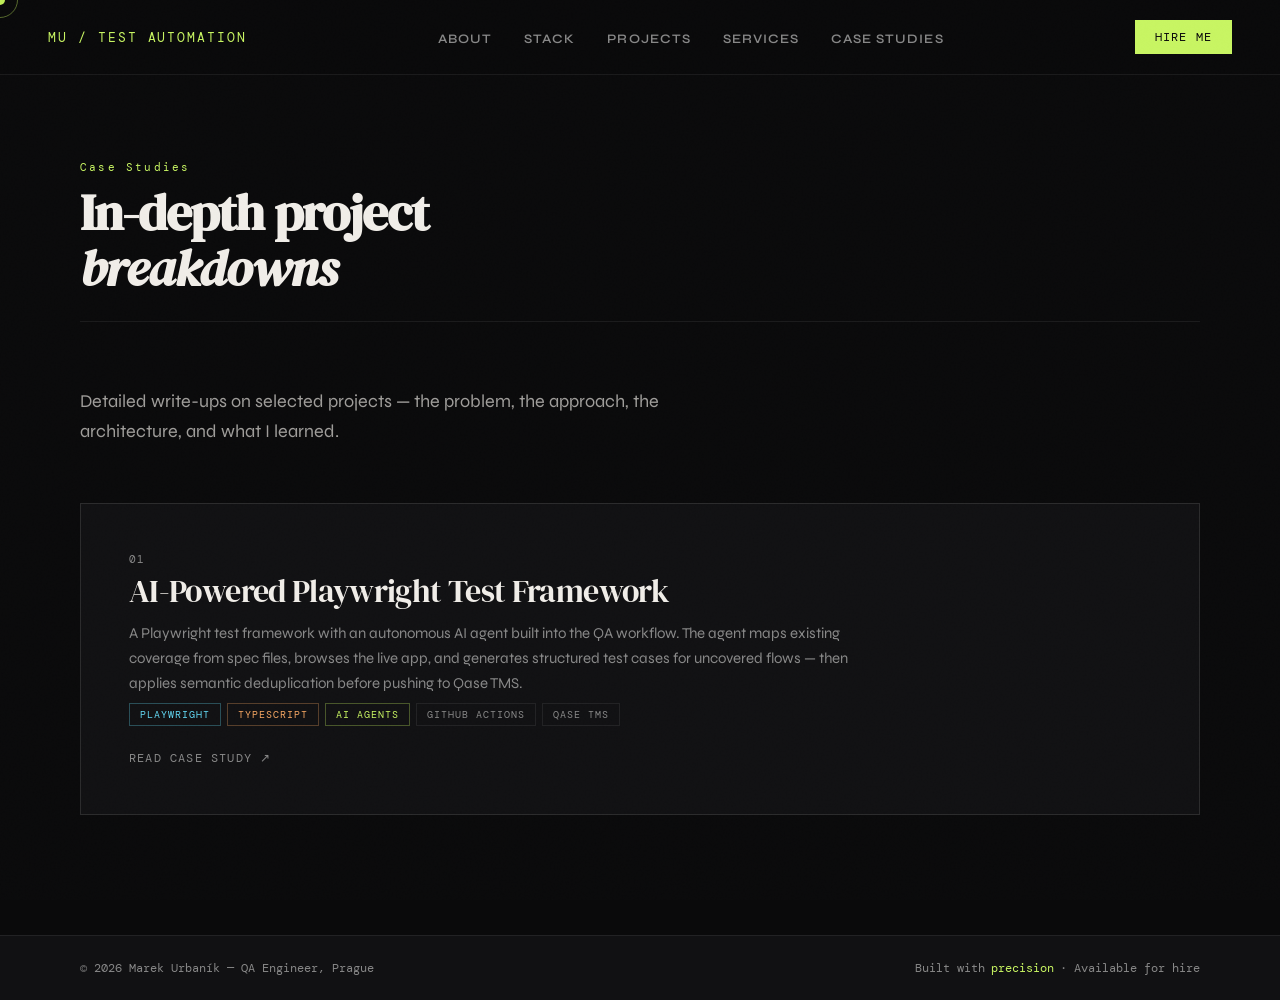
==== case-studies/index.html @ 535059b8 "AI playwright added" ====
<!DOCTYPE html>
<html lang="en">
<head>
<meta charset="UTF-8"/>
<meta name="viewport" content="width=device-width, initial-scale=1.0"/>
<title>Case Studies — Marek Urbaník</title>
<link rel="preconnect" href="https://fonts.googleapis.com"/>
<link href="https://fonts.googleapis.com/css2?family=DM+Serif+Display:ital@0;1&family=DM+Mono:wght@300;400;500&family=Syne:wght@400;600;700;800&display=swap" rel="stylesheet"/>
<link rel="stylesheet" href="../styles.css"/>
</head>
<body>

<div class="cursor" id="cursor"></div>
<div class="cursor-ring" id="cursorRing"></div>

<nav>
  <a class="nav-logo" href="../">MU / Test Automation</a>
  <ul class="nav-links">
    <li><a href="../#about">About</a></li>
    <li><a href="../#stack">Stack</a></li>
    <li><a href="../#projects">Projects</a></li>
    <li><a href="../#services">Services</a></li>
    <li><a href="">Case Studies</a></li>
  </ul>
  <a class="nav-cta" href="../#contact">Hire me</a>
</nav>

<section class="cs-listing-section">
  <div class="section-header">
    <div>
      <div class="section-num">Case Studies</div>
      <h1 class="section-title">In-depth project<br/><em>breakdowns</em></h1>
    </div>
  </div>

  <p class="cs-intro">
    Detailed write-ups on selected projects — the problem, the approach, the architecture, and what I learned.
  </p>

  <div class="cs-cards">
    <a class="cs-card" href="ai-playwright">
      <div class="cs-card-inner">
        <div>
          <div class="cs-card-num">01</div>
          <div class="cs-card-title">AI-Powered Playwright Test Framework</div>
          <div class="cs-card-desc">
            A Playwright test framework with an autonomous AI agent built into the QA workflow. The agent maps existing coverage from spec files, browses the live app, and generates structured test cases for uncovered flows — then applies semantic deduplication before pushing to Qase TMS.
          </div>
          <div class="project-tags">
            <span class="tag blue">Playwright</span>
            <span class="tag orange">TypeScript</span>
            <span class="tag accent">AI Agents</span>
            <span class="tag">GitHub Actions</span>
            <span class="tag">Qase TMS</span>
          </div>
        </div>
        <div class="cs-card-cta">Read case study ↗</div>
      </div>
    </a>
  </div>
</section>

<footer>
  <div class="footer-left">© 2026 Marek Urbaník — QA Engineer, Prague</div>
  <div class="footer-right">Built with <span>precision</span> · Available for hire</div>
</footer>

<script src="../main.js"></script>
</body>
</html>
---- styles.css ----
:root {
  --bg: #0a0a0b;
  --surface: #111113;
  --surface2: #18181b;
  --border: rgba(255,255,255,0.07);
  --text: #f0ede8;
  --muted: #888;
  --accent: #c8f562;
  --accent2: #62d9f5;
  --accent3: #f5a662;
  --red: #ff5e5e;
}

*, *::before, *::after { box-sizing: border-box; margin: 0; padding: 0; }

html { scroll-behavior: smooth; }

body {
  background: var(--bg);
  color: var(--text);
  font-family: 'Syne', sans-serif;
  overflow-x: hidden;
  cursor: none;
}

/* Custom cursor */
.cursor {
  width: 10px; height: 10px;
  background: var(--accent);
  border-radius: 50%;
  position: fixed;
  pointer-events: none;
  z-index: 9999;
  transform: translate(-50%, -50%);
  transition: transform 0.1s, width 0.2s, height 0.2s, background 0.2s;
  mix-blend-mode: difference;
}
.cursor-ring {
  width: 36px; height: 36px;
  border: 1px solid rgba(200,245,98,0.4);
  border-radius: 50%;
  position: fixed;
  pointer-events: none;
  z-index: 9998;
  transform: translate(-50%, -50%);
  transition: transform 0.12s ease, width 0.25s, height 0.25s;
}

/* Grain overlay */
body::before {
  content: '';
  position: fixed; inset: 0;
  background-image: url("data:image/svg+xml,%3Csvg viewBox='0 0 512 512' xmlns='http://www.w3.org/2000/svg'%3E%3Cfilter id='noise'%3E%3CfeTurbulence type='fractalNoise' baseFrequency='0.9' numOctaves='4' stitchTiles='stitch'/%3E%3C/filter%3E%3Crect width='100%25' height='100%25' filter='url(%23noise)' opacity='0.04'/%3E%3C/svg%3E");
  pointer-events: none;
  z-index: 9997;
  opacity: 0.4;
}

/* NAV */
nav {
  position: fixed; top: 0; left: 0; right: 0;
  z-index: 100;
  padding: 20px 48px;
  display: flex; align-items: center; justify-content: space-between;
  border-bottom: 1px solid var(--border);
  background: rgba(10,10,11,0.85);
  backdrop-filter: blur(20px);
}
.nav-logo {
  font-family: 'DM Mono', monospace;
  font-size: 13px;
  color: var(--accent);
  letter-spacing: 0.15em;
  text-transform: uppercase;
}
.nav-links { display: flex; gap: 32px; list-style: none; }
.nav-links a {
  color: var(--muted);
  text-decoration: none;
  font-size: 13px;
  font-weight: 600;
  letter-spacing: 0.08em;
  text-transform: uppercase;
  transition: color 0.2s;
}
.nav-links a:hover { color: var(--text); }

.nav-cta {
  font-family: 'DM Mono', monospace;
  font-size: 12px;
  color: var(--bg);
  background: var(--accent);
  border: none;
  padding: 9px 20px;
  letter-spacing: 0.1em;
  text-transform: uppercase;
  cursor: none;
  text-decoration: none;
  transition: opacity 0.2s, transform 0.2s;
}
.nav-cta:hover { opacity: 0.85; transform: translateY(-1px); }

/* HERO */
.hero {
  min-height: auto;
  display: grid;
  grid-template-columns: 1fr 1fr;
  padding-top: 80px;
  position: relative;
  overflow: hidden;
}

.hero-left {
  display: flex; flex-direction: column; justify-content: center;
  padding: 80px 48px 80px 80px;
  position: relative;
  z-index: 2;
}

.hero-tag {
  display: inline-flex; align-items: center; gap: 8px;
  font-family: 'DM Mono', monospace;
  font-size: 11px;
  color: var(--accent);
  letter-spacing: 0.2em;
  text-transform: uppercase;
  margin-bottom: 28px;
}
.hero-tag::before {
  content: '';
  width: 20px; height: 1px;
  background: var(--accent);
}

.hero-name {
  font-family: 'DM Serif Display', serif;
  font-size: clamp(56px, 6vw, 88px);
  line-height: 1.0;
  letter-spacing: -0.02em;
  margin-bottom: 12px;
}
.hero-name em {
  font-style: italic;
  color: var(--accent);
}

.hero-title {
  font-family: 'DM Mono', monospace;
  font-size: 14px;
  color: var(--muted);
  letter-spacing: 0.12em;
  margin-bottom: 32px;
  text-transform: uppercase;
}

.hero-desc {
  font-size: 17px;
  line-height: 1.7;
  color: rgba(240,237,232,0.7);
  max-width: 440px;
  margin-bottom: 48px;
}

.hero-actions { display: flex; gap: 16px; flex-wrap: wrap; }

.btn-primary {
  font-family: 'DM Mono', monospace;
  font-size: 12px;
  letter-spacing: 0.12em;
  text-transform: uppercase;
  background: var(--accent);
  color: var(--bg);
  border: none;
  padding: 14px 28px;
  text-decoration: none;
  cursor: none;
  transition: transform 0.2s, box-shadow 0.2s;
}
.btn-primary:hover { transform: translateY(-2px); box-shadow: 0 8px 24px rgba(200,245,98,0.25); }

.btn-secondary {
  font-family: 'DM Mono', monospace;
  font-size: 12px;
  letter-spacing: 0.12em;
  text-transform: uppercase;
  background: transparent;
  color: var(--text);
  border: 1px solid var(--border);
  padding: 14px 28px;
  text-decoration: none;
  cursor: none;
  transition: border-color 0.2s, background 0.2s;
}
.btn-secondary:hover { border-color: rgba(255,255,255,0.3); background: rgba(255,255,255,0.04); }

.hero-right {
  position: relative;
  display: flex; align-items: center; justify-content: center;
  overflow: hidden;
}

.hero-photo-wrap {
  position: relative;
  width: 380px; height: 480px;
}
.hero-photo-frame {
  position: absolute; inset: 0;
  border: 1px solid var(--border);
  background: var(--surface);
  overflow: hidden;
}
.hero-photo-frame img {
  width: 100%; height: 100%;
  object-fit: cover;
  object-position: center top;
  filter: grayscale(20%) contrast(1.05);
  transition: transform 0.5s ease;
}
.hero-photo-frame:hover img { transform: scale(1.03); }

.hero-photo-accent {
  position: absolute;
  bottom: -16px; right: -16px;
  width: 100%; height: 100%;
  border: 1px solid var(--accent);
  opacity: 0.3;
  pointer-events: none;
}

.hero-stats {
  position: absolute; bottom: -40px; left: -48px;
  display: flex; flex-direction: column; gap: 2px;
  background: var(--surface2);
  border: 1px solid var(--border);
  padding: 20px 24px;
  min-width: 160px;
}
.hero-stats-num {
  font-family: 'DM Serif Display', serif;
  font-size: 36px;
  color: var(--accent);
  line-height: 1;
}
.hero-stats-label {
  font-family: 'DM Mono', monospace;
  font-size: 10px;
  color: var(--muted);
  letter-spacing: 0.1em;
  text-transform: uppercase;
}

/* Stack ticker */
.stack-ticker {
  grid-column: 1 / -1;
  border-top: 1px solid var(--border);
  border-bottom: 1px solid var(--border);
  padding: 10px 0;
  overflow: hidden;
  position: relative;
  background: var(--surface);
}
.ticker-track {
  display: flex;
  gap: 0;
  white-space: nowrap;
  animation: ticker 25s linear infinite;
}
.ticker-item {
  display: inline-flex; align-items: center; gap: 10px;
  padding: 0 40px;
  font-family: 'DM Mono', monospace;
  font-size: 12px;
  color: var(--muted);
  letter-spacing: 0.1em;
  text-transform: uppercase;
  border-right: 1px solid var(--border);
}
.ticker-dot {
  width: 5px; height: 5px; border-radius: 50%;
  background: var(--accent); flex-shrink: 0;
}
@keyframes ticker {
  0% { transform: translateX(0); }
  100% { transform: translateX(-50%); }
}

/* SECTION COMMON */
section { padding: 120px 80px; }

.section-header {
  display: flex; align-items: flex-end; justify-content: space-between;
  margin-bottom: 64px;
  padding-bottom: 24px;
  border-bottom: 1px solid var(--border);
}
.section-num {
  font-family: 'DM Mono', monospace;
  font-size: 11px;
  color: var(--accent);
  letter-spacing: 0.2em;
  margin-bottom: 10px;
}
.section-title {
  font-family: 'DM Serif Display', serif;
  font-size: clamp(36px, 4vw, 56px);
  line-height: 1.1;
  letter-spacing: -0.02em;
}
.section-link {
  font-family: 'DM Mono', monospace;
  font-size: 12px;
  color: var(--muted);
  text-decoration: none;
  letter-spacing: 0.1em;
  text-transform: uppercase;
  display: flex; align-items: center; gap: 8px;
  transition: color 0.2s;
  padding-bottom: 4px;
}
.section-link::after { content: '→'; }
.section-link:hover { color: var(--text); }

/* ABOUT */
.about-grid {
  display: grid;
  grid-template-columns: 1.2fr 1fr;
  gap: 80px;
  align-items: start;
}
.about-text p {
  font-size: 18px;
  line-height: 1.75;
  color: rgba(240,237,232,0.75);
  margin-bottom: 20px;
}
.about-text p strong { color: var(--text); font-weight: 700; }

.about-sidebar { display: flex; flex-direction: column; gap: 0; }
.about-fact {
  padding: 20px 0;
  border-bottom: 1px solid var(--border);
  display: flex; flex-direction: column; gap: 4px;
}
.about-fact:first-child { border-top: 1px solid var(--border); }
.about-fact-label {
  font-family: 'DM Mono', monospace;
  font-size: 10px;
  color: var(--muted);
  letter-spacing: 0.15em;
  text-transform: uppercase;
}
.about-fact-value {
  font-size: 15px;
  font-weight: 600;
  color: var(--text);
}
.about-fact-value a { color: var(--accent); text-decoration: none; }
.about-fact-value a:hover { text-decoration: underline; }

/* STACK */
.stack-section { background: var(--surface); }

.stack-grid {
  display: grid;
  grid-template-columns: repeat(4, 1fr);
  gap: 1px;
  background: var(--border);
  border: 1px solid var(--border);
}
.stack-card {
  background: var(--surface);
  padding: 32px 28px;
  display: flex; flex-direction: column; gap: 12px;
  transition: background 0.2s;
  position: relative;
  overflow: hidden;
}
.stack-card::after {
  content: '';
  position: absolute;
  bottom: 0; left: 0; right: 0;
  height: 2px;
  background: var(--accent);
  transform: scaleX(0);
  transform-origin: left;
  transition: transform 0.3s ease;
}
.stack-card:hover { background: var(--surface2); }
.stack-card:hover::after { transform: scaleX(1); }
.stack-card-icon {
  font-family: 'DM Mono', monospace;
  font-size: 22px;
  color: var(--accent);
  letter-spacing: -0.02em;
}
.stack-card-name {
  font-weight: 700;
  font-size: 16px;
}
.stack-card-desc {
  font-size: 13px;
  color: var(--muted);
  line-height: 1.5;
}
.stack-card-tag {
  display: inline-block;
  font-family: 'DM Mono', monospace;
  font-size: 10px;
  color: var(--accent);
  letter-spacing: 0.1em;
  text-transform: uppercase;
  margin-top: auto;
}

/* PROJECTS */
.projects-grid {
  display: grid;
  grid-template-columns: 1fr 1fr;
  gap: 2px;
  background: var(--border);
  border: 1px solid var(--border);
}
.project-card {
  background: var(--surface);
  padding: 40px;
  display: flex; flex-direction: column;
  gap: 20px;
  transition: background 0.2s;
  position: relative;
  overflow: hidden;
  text-decoration: none;
  color: inherit;
}
.project-card:hover { background: var(--surface2); }

.project-card-header {
  display: flex; align-items: flex-start; justify-content: space-between;
}
.project-num {
  font-family: 'DM Mono', monospace;
  font-size: 11px;
  color: var(--muted);
  letter-spacing: 0.1em;
}
.project-arrow {
  font-size: 20px;
  color: var(--muted);
  transition: transform 0.2s, color 0.2s;
}
.project-card:hover .project-arrow {
  transform: translate(3px, -3px);
  color: var(--accent);
}
.project-title {
  font-family: 'DM Serif Display', serif;
  font-size: 28px;
  line-height: 1.1;
  letter-spacing: -0.02em;
}
.project-desc {
  font-size: 14px;
  color: var(--muted);
  line-height: 1.6;
  flex: 1;
}
.project-tags {
  display: flex; flex-wrap: wrap; gap: 6px;
}
.tag {
  font-family: 'DM Mono', monospace;
  font-size: 10px;
  letter-spacing: 0.1em;
  text-transform: uppercase;
  padding: 4px 10px;
  border: 1px solid var(--border);
  color: var(--muted);
}
.tag.accent { border-color: rgba(200,245,98,0.3); color: var(--accent); }
.tag.blue { border-color: rgba(98,217,245,0.3); color: var(--accent2); }
.tag.orange { border-color: rgba(245,166,98,0.3); color: var(--accent3); }

/* SERVICES */
.services-section { background: var(--bg); }
.services-grid {
  display: grid;
  grid-template-columns: repeat(3, 1fr);
  gap: 24px;
}
.service-card {
  border: 1px solid var(--border);
  padding: 36px;
  display: flex; flex-direction: column; gap: 16px;
  transition: border-color 0.2s, transform 0.2s;
  position: relative;
}
.service-card:hover {
  border-color: rgba(200,245,98,0.3);
  transform: translateY(-4px);
}
.service-num {
  font-family: 'DM Mono', monospace;
  font-size: 11px;
  color: var(--accent);
  letter-spacing: 0.15em;
}
.service-icon {
  font-size: 28px;
  margin-bottom: 4px;
}
.service-name {
  font-family: 'DM Serif Display', serif;
  font-size: 22px;
  line-height: 1.2;
}
.service-desc {
  font-size: 14px;
  color: var(--muted);
  line-height: 1.65;
  flex: 1;
}
.service-bullets {
  list-style: none;
  display: flex; flex-direction: column; gap: 6px;
}
.service-bullets li {
  font-family: 'DM Mono', monospace;
  font-size: 11px;
  color: var(--muted);
  letter-spacing: 0.05em;
  display: flex; align-items: center; gap: 8px;
}
.service-bullets li::before {
  content: '—';
  color: var(--accent);
}

/* CONTACT */
.contact-section {
  background: var(--bg);
  padding: 120px 80px;
  text-align: center;
  position: relative;
  overflow: hidden;
}
.contact-section::before {
  content: '';
  position: absolute;
  top: 50%; left: 50%;
  transform: translate(-50%, -50%);
  width: 600px; height: 600px;
  background: radial-gradient(circle, rgba(200,245,98,0.04) 0%, transparent 70%);
  pointer-events: none;
}

.contact-eyebrow {
  font-family: 'DM Mono', monospace;
  font-size: 11px;
  color: var(--accent);
  letter-spacing: 0.2em;
  text-transform: uppercase;
  margin-bottom: 24px;
}
.contact-headline {
  font-family: 'DM Serif Display', serif;
  font-size: clamp(48px, 6vw, 80px);
  line-height: 1.05;
  letter-spacing: -0.02em;
  max-width: 700px;
  margin: 0 auto 16px;
}
.contact-headline em {
  font-style: italic;
  color: var(--accent);
}
.contact-sub {
  font-size: 16px;
  color: var(--muted);
  margin-bottom: 48px;
}
.contact-links {
  display: flex; align-items: center; justify-content: center;
  gap: 24px; flex-wrap: wrap;
}
.contact-item {
  display: flex; align-items: center; gap: 10px;
  font-family: 'DM Mono', monospace;
  font-size: 13px;
  color: var(--muted);
  text-decoration: none;
  transition: color 0.2s;
  padding: 12px 20px;
  border: 1px solid var(--border);
}
.contact-item:hover { color: var(--text); border-color: rgba(255,255,255,0.2); }

/* FOOTER */
footer {
  border-top: 1px solid var(--border);
  padding: 24px 80px;
  display: flex; align-items: center; justify-content: space-between;
  background: var(--surface);
}
.footer-left {
  font-family: 'DM Mono', monospace;
  font-size: 12px;
  color: var(--muted);
}
.footer-right {
  font-family: 'DM Mono', monospace;
  font-size: 12px;
  color: var(--muted);
  display: flex; align-items: center; gap: 6px;
}
.footer-right span { color: var(--accent); }

/* ANIMATIONS */
@keyframes fadeUp {
  from { opacity: 0; transform: translateY(30px); }
  to { opacity: 1; transform: translateY(0); }
}
.fade-up { animation: fadeUp 0.7s ease forwards; opacity: 0; }
.delay-1 { animation-delay: 0.1s; }
.delay-2 { animation-delay: 0.25s; }
.delay-3 { animation-delay: 0.4s; }
.delay-4 { animation-delay: 0.55s; }
.delay-5 { animation-delay: 0.7s; }

/* AVAILABILITY BADGE */
.availability {
  display: inline-flex; align-items: center; gap: 8px;
  font-family: 'DM Mono', monospace;
  font-size: 11px;
  color: var(--accent);
  letter-spacing: 0.1em;
  margin-bottom: 24px;
  padding: 6px 12px;
  border: 1px solid rgba(200,245,98,0.2);
  background: rgba(200,245,98,0.05);
}
.avail-dot {
  width: 6px; height: 6px; border-radius: 50%;
  background: var(--accent);
  animation: pulse 2s infinite;
}
@keyframes pulse {
  0%, 100% { opacity: 1; transform: scale(1); }
  50% { opacity: 0.5; transform: scale(0.8); }
}

/* SCROLL INDICATOR */
.scroll-indicator {
  position: relative; left: 80px; margin-top: 5px; margin-bottom: 70px;
  display: flex; align-items: center; gap: 12px;
  font-family: 'DM Mono', monospace;
  font-size: 10px;
  color: var(--muted);
  letter-spacing: 0.15em;
  text-transform: uppercase;
}
.scroll-line {
  width: 40px; height: 1px;
  background: var(--border);
  position: relative;
  overflow: hidden;
}
.scroll-line::after {
  content: '';
  position: absolute; top: 0; left: -100%;
  width: 100%; height: 100%;
  background: var(--accent);
  animation: scrollLine 2s ease infinite;
}
@keyframes scrollLine {
  0% { left: -100%; }
  100% { left: 100%; }
}

/* NAV LOGO AS LINK */
a.nav-logo {
  text-decoration: none;
  cursor: none;
  transition: opacity 0.2s;
}
a.nav-logo:hover { opacity: 0.75; }

/* CASE STUDIES LISTING */
.cs-listing-section { background: var(--bg); padding-top: 160px; }

.cs-intro {
  font-size: 18px;
  line-height: 1.7;
  color: rgba(240,237,232,0.65);
  max-width: 640px;
  margin-bottom: 56px;
}

.cs-cards {
  display: flex;
  flex-direction: column;
  gap: 2px;
  background: var(--border);
  border: 1px solid var(--border);
}

.cs-card {
  background: var(--surface);
  padding: 48px;
  text-decoration: none;
  color: inherit;
  display: block;
  transition: background 0.2s;
}
.cs-card:hover { background: var(--surface2); }
.cs-card:hover .cs-card-cta { color: var(--accent); }

.cs-card-inner {
  display: flex;
  flex-direction: column;
  gap: 24px;
}

.cs-card-num {
  font-family: 'DM Mono', monospace;
  font-size: 11px;
  color: var(--muted);
  letter-spacing: 0.1em;
  margin-bottom: 8px;
}

.cs-card-title {
  font-family: 'DM Serif Display', serif;
  font-size: 32px;
  line-height: 1.1;
  letter-spacing: -0.02em;
  margin-bottom: 12px;
}

.cs-card-desc {
  font-size: 15px;
  color: var(--muted);
  line-height: 1.65;
  max-width: 720px;
  margin-bottom: 8px;
}

.cs-card-cta {
  font-family: 'DM Mono', monospace;
  font-size: 12px;
  color: var(--muted);
  letter-spacing: 0.1em;
  text-transform: uppercase;
  transition: color 0.2s;
}

/* CASE STUDY DETAIL — HERO */
.cs-detail-hero {
  padding: 140px 80px 80px;
  background: var(--bg);
  border-bottom: 1px solid var(--border);
}

.cs-back {
  display: inline-flex;
  align-items: center;
  gap: 8px;
  font-family: 'DM Mono', monospace;
  font-size: 11px;
  color: var(--muted);
  text-decoration: none;
  letter-spacing: 0.1em;
  text-transform: uppercase;
  margin-bottom: 40px;
  transition: color 0.2s;
}
.cs-back:hover { color: var(--text); }

.cs-detail-eyebrow {
  font-family: 'DM Mono', monospace;
  font-size: 11px;
  color: var(--accent);
  letter-spacing: 0.2em;
  text-transform: uppercase;
  margin-bottom: 20px;
}

.cs-detail-title {
  font-family: 'DM Serif Display', serif;
  font-size: clamp(44px, 5vw, 72px);
  line-height: 1.05;
  letter-spacing: -0.02em;
  margin-bottom: 28px;
}
.cs-detail-title em { font-style: italic; color: var(--accent); }

.cs-detail-lead {
  font-size: 18px;
  line-height: 1.7;
  color: rgba(240,237,232,0.72);
  max-width: 680px;
  margin-bottom: 48px;
}

.cs-detail-meta {
  display: flex;
  gap: 0;
  flex-wrap: wrap;
  border-top: 1px solid var(--border);
  padding-top: 28px;
}
.cs-meta-item {
  padding-right: 40px;
  margin-right: 40px;
  border-right: 1px solid var(--border);
  display: flex;
  flex-direction: column;
  gap: 4px;
}
.cs-meta-item:last-child { border-right: none; margin-right: 0; padding-right: 0; }
.cs-meta-label {
  font-family: 'DM Mono', monospace;
  font-size: 10px;
  color: var(--muted);
  letter-spacing: 0.15em;
  text-transform: uppercase;
}
.cs-meta-value { font-size: 14px; font-weight: 600; color: var(--text); }

/* CASE STUDY DETAIL — CONTENT */
.cs-detail-content { background: var(--surface); }

.case-grid {
  display: grid;
  grid-template-columns: 1.4fr 1fr;
  gap: 80px;
  align-items: start;
}

.case-main { display: flex; flex-direction: column; }

.case-block {
  padding: 48px 0;
  border-bottom: 1px solid var(--border);
  display: flex;
  flex-direction: column;
  gap: 20px;
}
.case-block:first-child { border-top: 1px solid var(--border); }

.case-block-label {
  font-family: 'DM Mono', monospace;
  font-size: 10px;
  color: var(--accent);
  letter-spacing: 0.2em;
  text-transform: uppercase;
}

.case-block-text {
  font-size: 16px;
  line-height: 1.75;
  color: rgba(240,237,232,0.75);
}

.case-list {
  list-style: none;
  display: flex;
  flex-direction: column;
  gap: 14px;
}
.case-list li {
  font-size: 15px;
  color: rgba(240,237,232,0.7);
  line-height: 1.6;
  padding-left: 24px;
  position: relative;
}
.case-list li::before {
  content: '→';
  color: var(--accent);
  position: absolute;
  left: 0;
  font-family: 'DM Mono', monospace;
  font-size: 11px;
  top: 3px;
}
.case-list li strong { color: var(--text); font-weight: 700; }

.case-steps { display: flex; flex-direction: column; gap: 0; }
.case-step {
  display: flex;
  gap: 28px;
  padding: 28px 0;
  border-bottom: 1px solid var(--border);
  align-items: flex-start;
}
.case-step:last-child { border-bottom: none; padding-bottom: 0; }
.case-step-num {
  font-family: 'DM Mono', monospace;
  font-size: 11px;
  color: var(--accent);
  letter-spacing: 0.1em;
  flex-shrink: 0;
  padding-top: 2px;
  min-width: 24px;
}
.case-step-title {
  font-weight: 700;
  font-size: 15px;
  color: var(--text);
  margin-bottom: 8px;
}
.case-step-body p {
  font-size: 14px;
  color: var(--muted);
  line-height: 1.65;
}

.case-sidebar {
  display: flex;
  flex-direction: column;
  position: sticky;
  top: 100px;
}

.case-sidebar-card {
  padding: 28px 0;
  border-bottom: 1px solid var(--border);
  display: flex;
  flex-direction: column;
  gap: 16px;
}
.case-sidebar-card:first-child { border-top: 1px solid var(--border); }

.case-sidebar-tags { display: flex; flex-wrap: wrap; gap: 6px; }

.case-sidebar-list { list-style: none; display: flex; flex-direction: column; gap: 8px; }
.case-sidebar-list li {
  font-family: 'DM Mono', monospace;
  font-size: 11px;
  color: var(--muted);
  letter-spacing: 0.05em;
  display: flex;
  align-items: flex-start;
  gap: 8px;
}
.case-sidebar-list li::before { content: '—'; color: var(--accent); flex-shrink: 0; }

.case-link {
  font-family: 'DM Mono', monospace;
  font-size: 11px;
  color: var(--accent);
  text-decoration: none;
  letter-spacing: 0.05em;
  transition: opacity 0.2s;
  word-break: break-all;
}
.case-link:hover { opacity: 0.7; }

/* RESPONSIVE tweaks */
@media (max-width: 1024px) {
  nav { padding: 20px 32px; }
  section { padding: 80px 40px; }
  .hero-left { padding: 80px 40px; }
  footer { padding: 24px 40px; }
  .contact-section { padding: 80px 40px; }
  .stack-grid { grid-template-columns: repeat(2, 1fr); }
  .services-grid { grid-template-columns: repeat(2, 1fr); }
}
@media (max-width: 768px) {
  .hero { grid-template-columns: 1fr; }
  .hero-right { display: none; }
  .about-grid { grid-template-columns: 1fr; gap: 40px; }
  .projects-grid { grid-template-columns: 1fr; }
  .blog-grid { grid-template-columns: 1fr; }
  .services-grid { grid-template-columns: 1fr; }
  .nav-links { display: none; }
  .scroll-indicator { display: none; }
  .cs-detail-hero { padding: 100px 24px 48px; }
  .cs-card { padding: 32px 24px; }
  .cs-detail-meta { flex-direction: column; gap: 20px; }
  .cs-meta-item { border-right: none; padding-right: 0; margin-right: 0; }
}
@media (max-width: 1024px) {
  .case-grid { grid-template-columns: 1fr; gap: 0; }
  .case-sidebar { position: static; }
  .cs-detail-hero { padding: 120px 40px 60px; }
}
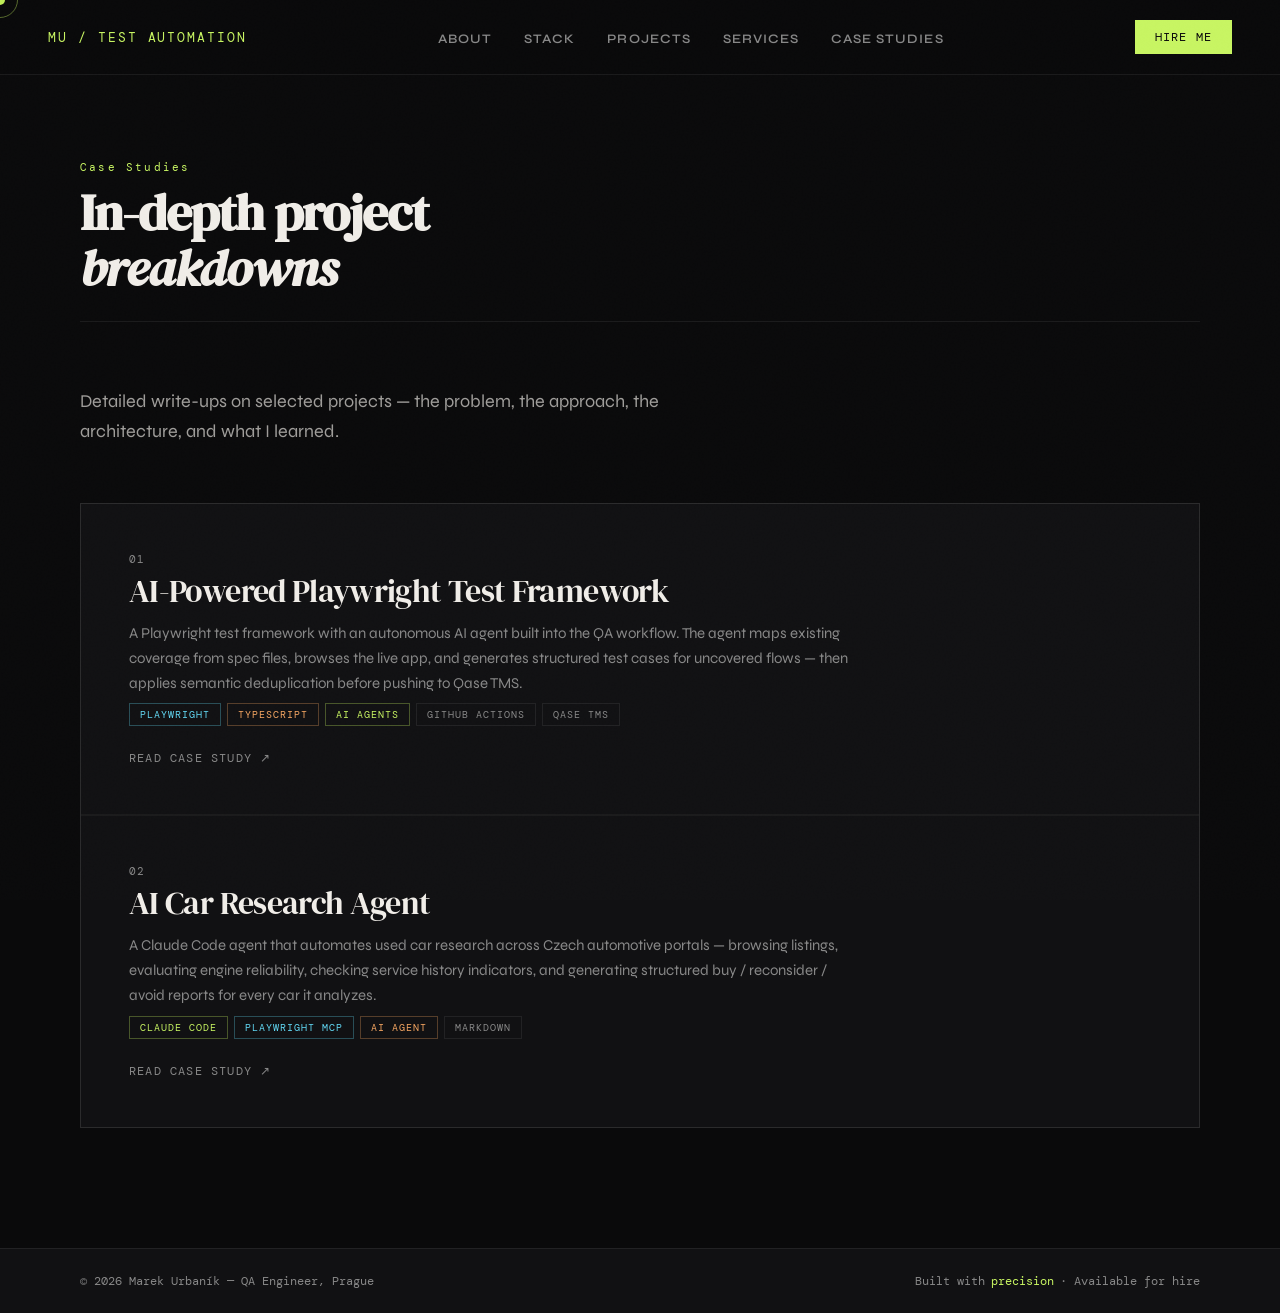
==== commit 4461eda4: "adding car research case study" ====
--- a/case-studies/index.html
+++ b/case-studies/index.html
@@ -23,7 +23,19 @@
     <li><a href="">Case Studies</a></li>
   </ul>
   <a class="nav-cta" href="../#contact">Hire me</a>
+  <button class="nav-burger" id="navBurger" aria-label="Open menu">
+    <span></span><span></span><span></span>
+  </button>
 </nav>
+
+<div class="nav-mobile" id="navMobile">
+  <a href="../#about">About</a>
+  <a href="../#stack">Stack</a>
+  <a href="../#projects">Projects</a>
+  <a href="./">Case Studies</a>
+  <a href="../#services">Services</a>
+  <a href="../#contact" class="nav-mobile-cta">Hire me</a>
+</div>
 
 <section class="cs-listing-section">
   <div class="section-header">
@@ -57,6 +69,25 @@
         <div class="cs-card-cta">Read case study ↗</div>
       </div>
     </a>
+
+    <a class="cs-card" href="buy-car">
+      <div class="cs-card-inner">
+        <div>
+          <div class="cs-card-num">02</div>
+          <div class="cs-card-title">AI Car Research Agent</div>
+          <div class="cs-card-desc">
+            A Claude Code agent that automates used car research across Czech automotive portals — browsing listings, evaluating engine reliability, checking service history indicators, and generating structured buy / reconsider / avoid reports for every car it analyzes.
+          </div>
+          <div class="project-tags">
+            <span class="tag accent">Claude Code</span>
+            <span class="tag blue">Playwright MCP</span>
+            <span class="tag orange">AI Agent</span>
+            <span class="tag">Markdown</span>
+          </div>
+        </div>
+        <div class="cs-card-cta">Read case study ↗</div>
+      </div>
+    </a>
   </div>
 </section>
 
--- a/styles.css
+++ b/styles.css
@@ -955,6 +955,119 @@
 }
 .case-link:hover { opacity: 0.7; }
 
+/* CASE STUDIES PREVIEW (main page) */
+.cs-preview-section { background: var(--surface); }
+
+.cs-preview-grid {
+  display: grid;
+  grid-template-columns: 1fr 1fr;
+  gap: 2px;
+  background: var(--border);
+  border: 1px solid var(--border);
+}
+
+.cs-preview-card {
+  background: var(--surface);
+  padding: 40px;
+  display: flex;
+  flex-direction: column;
+  gap: 16px;
+  text-decoration: none;
+  color: inherit;
+  transition: background 0.2s;
+}
+.cs-preview-card:hover { background: var(--surface2); }
+.cs-preview-card:hover .cs-preview-cta { color: var(--accent); }
+
+.cs-preview-num {
+  font-family: 'DM Mono', monospace;
+  font-size: 11px;
+  color: var(--muted);
+  letter-spacing: 0.1em;
+}
+
+.cs-preview-title {
+  font-family: 'DM Serif Display', serif;
+  font-size: 26px;
+  line-height: 1.15;
+  letter-spacing: -0.01em;
+}
+
+.cs-preview-desc {
+  font-size: 14px;
+  color: var(--muted);
+  line-height: 1.65;
+  flex: 1;
+}
+
+.cs-preview-cta {
+  font-family: 'DM Mono', monospace;
+  font-size: 11px;
+  color: var(--muted);
+  letter-spacing: 0.1em;
+  text-transform: uppercase;
+  transition: color 0.2s;
+  margin-top: 4px;
+}
+
+/* MOBILE NAV */
+.nav-burger {
+  display: none;
+  flex-direction: column;
+  justify-content: center;
+  gap: 6px;
+  background: none;
+  border: none;
+  cursor: none;
+  padding: 4px;
+  z-index: 101;
+}
+.nav-burger span {
+  display: block;
+  width: 22px;
+  height: 1px;
+  background: var(--text);
+  transition: transform 0.3s ease, opacity 0.3s ease;
+}
+.nav-burger.open span:nth-child(1) { transform: translateY(7px) rotate(45deg); }
+.nav-burger.open span:nth-child(2) { opacity: 0; }
+.nav-burger.open span:nth-child(3) { transform: translateY(-7px) rotate(-45deg); }
+
+.nav-mobile {
+  position: fixed;
+  inset: 0;
+  background: var(--bg);
+  z-index: 98;
+  display: flex;
+  flex-direction: column;
+  align-items: center;
+  justify-content: center;
+  gap: 32px;
+  opacity: 0;
+  pointer-events: none;
+  transition: opacity 0.3s ease;
+}
+.nav-mobile.open { opacity: 1; pointer-events: all; }
+.nav-mobile a {
+  font-family: 'DM Serif Display', serif;
+  font-size: 38px;
+  color: var(--text);
+  text-decoration: none;
+  line-height: 1;
+  transition: color 0.2s;
+}
+.nav-mobile a:hover { color: var(--accent); }
+.nav-mobile-cta {
+  font-family: 'DM Mono', monospace !important;
+  font-size: 13px !important;
+  color: var(--bg) !important;
+  background: var(--accent);
+  padding: 12px 28px;
+  letter-spacing: 0.1em;
+  text-transform: uppercase;
+  margin-top: 8px;
+}
+
 /* RESPONSIVE tweaks */
 @media (max-width: 1024px) {
   nav { padding: 20px 32px; }
@@ -970,9 +1083,12 @@
   .hero-right { display: none; }
   .about-grid { grid-template-columns: 1fr; gap: 40px; }
   .projects-grid { grid-template-columns: 1fr; }
+  .cs-preview-grid { grid-template-columns: 1fr; }
   .blog-grid { grid-template-columns: 1fr; }
   .services-grid { grid-template-columns: 1fr; }
   .nav-links { display: none; }
+  .nav-cta { display: none; }
+  .nav-burger { display: flex; }
   .scroll-indicator { display: none; }
   .cs-detail-hero { padding: 100px 24px 48px; }
   .cs-card { padding: 32px 24px; }
